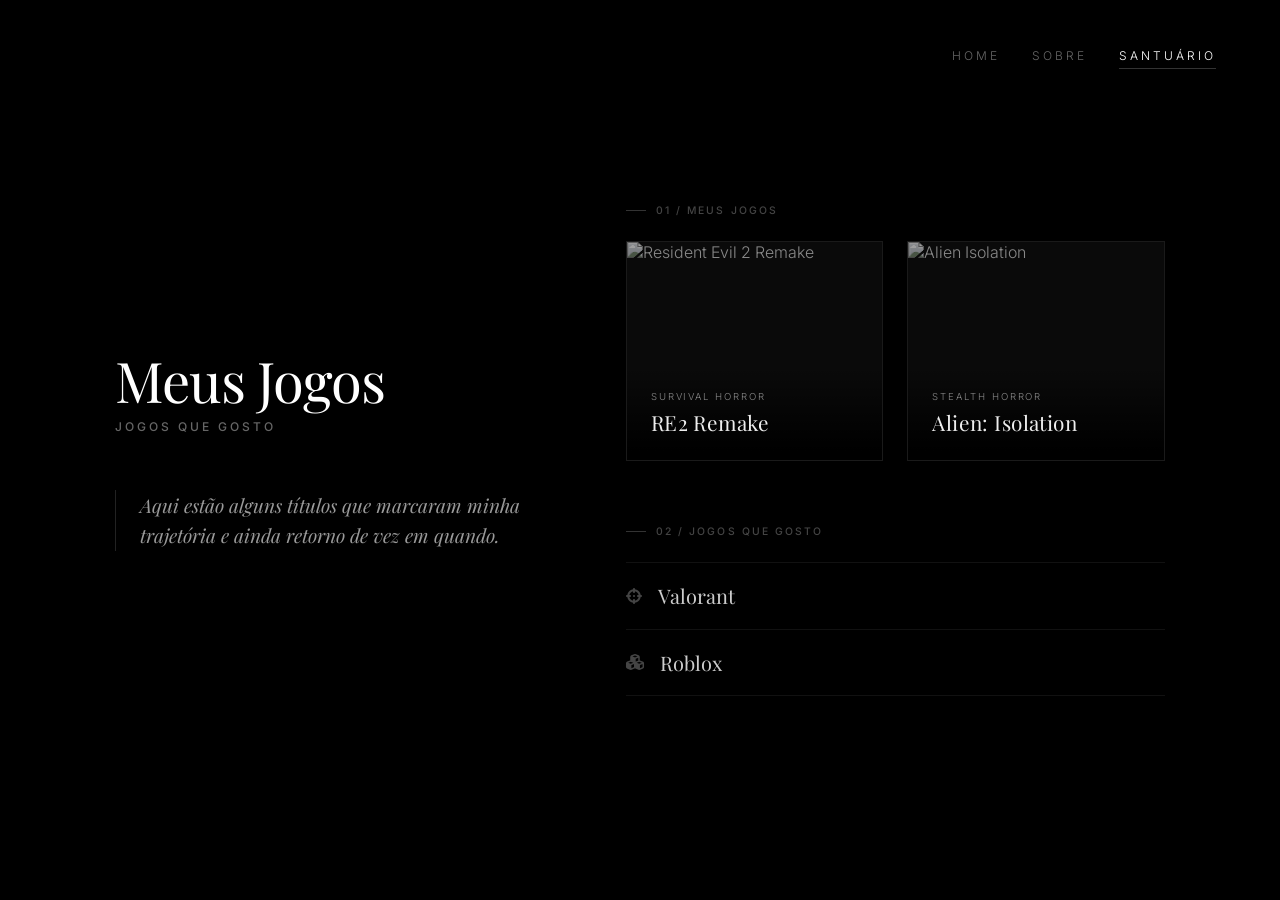
==== jogos.html @ 9ea1c096 "novas páginas" ====
<!DOCTYPE html>
<html lang="pt-BR">
<head>
    <meta charset="UTF-8">
    <meta name="viewport" content="width=device-width, initial-scale=1.0">
    <title>Santuário | Jogos</title>
    <link rel="stylesheet" href="https://cdnjs.cloudflare.com/ajax/libs/font-awesome/6.4.0/css/all.min.css"/>
    <link rel="stylesheet" href="style.css">
</head>
<body>
    <nav class="site-nav">
      <a href="index.html">Home</a>
      <a href="sobre.html">Sobre</a>
      <a href="jogos.html" class="active">Santuário</a>
    </nav>
    <main class="editorial-layout">
        
        <!-- PROFILE COLUMN -->
        <section class="profile-section">
            <div class="title-box">
                <h1>Meus Jogos</h1>
                <div class="roles">Jogos que gosto</div>
            </div>
            <blockquote class="impact-phrase">
                Aqui estão alguns títulos que marcaram minha trajetória e ainda retorno de vez em quando.
            </blockquote>
        </section>

        <!-- CONTENT COLUMN -->
        <section class="content-section">
            
            <!-- Area 1: Favorites -->
            <article>
                <div class="section-label">01 / Meus jogos</div>
                <div class="game-grid">
                    
                    <div class="game-card">
                        <img src="https://cdn.akamai.steamstatic.com/steam/apps/883710/header.jpg" alt="Resident Evil 2 Remake">
                        <div class="game-info">
                            <div class="game-type">Survival Horror</div>
                            <div class="game-title">RE2 Remake</div>
                        </div>
                    </div>

                    <div class="game-card">
                        <img src="https://cdn.akamai.steamstatic.com/steam/apps/214490/header.jpg" alt="Alien Isolation">
                        <div class="game-info">
                            <div class="game-type">Stealth Horror</div>
                            <div class="game-title">Alien: Isolation</div>
                        </div>
                    </div>

                </div>
            </article>

            <!-- Area 2: Recurring -->
            <article>
                <div class="section-label">02 / Jogos que gosto</div>
                <ul class="recurring-list">
                    <li>
                        <i class="fas fa-crosshairs"></i>
                        Valorant
                    </li>
                    <li>
                        <i class="fas fa-cubes"></i>
                        Roblox
                    </li>
                </ul>
            </article>

        </section>
    </main>
</body>
</html>
---- style.css ----
@import url('https://fonts.googleapis.com/css2?family=Inter:wght@300;400;500&family=Playfair+Display:ital,wght@0,400;0,600;1,400&display=swap');

* { margin: 0; padding: 0; box-sizing: border-box; }

body {
 background: #000;
 color: #e0e0e0;
 font-family: 'Inter', sans-serif;
 display: flex;
 justify-content: center;
 align-items: center;
 min-height: 100vh;
 padding: 4rem 2rem;
 font-weight: 300;
}

::selection {
 background: #333;
 color: #fff;
}

.editorial-layout {
 display: grid;
 grid-template-columns: 1fr 1.3fr;
 gap: 6rem;
 max-width: 1050px;
 width: 100%;
 align-items: center;
}

.profile-section {
 display: flex;
 flex-direction: column;
 gap: 1.5rem;
}

.avatar-wrapper {
 position: relative;
 width: 140px;
 height: 140px;
 margin-bottom: 1rem;
}

.avatar-wrapper img {
 width: 100%;
 height: 100%;
 border-radius: 50%;
 object-fit: cover;
 filter: grayscale(100%) contrast(1.2);
 border: 1px solid #1a1a1a;
 padding: 5px;
}

.title-box h1 {
 font-family: 'Playfair Display', serif;
 font-size: 3.5rem;
 line-height: 1.1;
 font-weight: 400;
 color: #fff;
 margin-bottom: 0.5rem;
 letter-spacing: -0.02em;
}

.title-box .roles {
 font-size: 0.75rem;
 text-transform: uppercase;
 color: #666;
 letter-spacing: 0.25em;
 font-weight: 500;
}

.impact-phrase {
 margin-top: 2rem;
 font-family: 'Playfair Display', serif;
 font-style: italic;
 font-size: 1.2rem;
 color: #999;
 line-height: 1.6;
 padding-left: 1.5rem;
 border-left: 1px solid #222;
}

.content-section {
 display: flex;
 flex-direction: column;
 gap: 4rem;
}

.section-label {
 font-size: 0.65rem;
 text-transform: uppercase;
 letter-spacing: 0.2em;
 color: #444;
 margin-bottom: 1.5rem;
 font-weight: 500;
 display: flex;
 align-items: center;
 gap: 10px;
}

.section-label::before {
 content: '';
 display: block;
 width: 20px;
 height: 1px;
 background: #333;
}

.tech-container {
 display: flex;
 gap: 2.5rem;
 flex-wrap: wrap;
}

.tech-item {
 display: flex;
 flex-direction: column;
 gap: 0.4rem;
 font-family: 'Playfair Display', serif;
 font-size: 1.15rem;
 color: #ccc;
}

.tech-item i {
 font-size: 1.3rem;
 color: #444;
 transition: color 0.4s ease, transform 0.4s ease;
}

.tech-item:hover i { color: #fff; transform: translateY(-3px); }

.phil-container {
 position: relative;
}

.phil-statement {
 font-family: 'Playfair Display', serif;
 font-style: italic;
 font-weight: 600;
 font-size: 2.5rem;
 color: #fff;
 line-height: 1.1;
 margin-bottom: 0.8rem;
 letter-spacing: -0.01em;
}

.phil-desc {
 font-size: 0.85rem;
 color: #777;
 line-height: 1.6;
 max-width: 90%;
}

.phil-desc span {
 color: #bbb;
 font-family: 'Playfair Display', serif;
 font-style: italic;
 font-size: 1.05rem;
}

.lifestyle-list {
 list-style: none;
 display: flex;
 flex-direction: column;
}

.lifestyle-list li {
 display: flex;
 align-items: baseline;
 padding: 1.2rem 0;
 border-bottom: 1px solid #111;
}

.lifestyle-list li:first-child { border-top: 1px solid #111; }

.li-num {
 font-size: 0.65rem;
 color: #555;
 width: 35px;
 font-weight: 500;
 letter-spacing: 0.1em;
}

.li-title {
 font-family: 'Playfair Display', serif;
 font-size: 1.2rem;
 color: #ddd;
}

.li-desc {
 margin-left: auto;
 font-size: 0.65rem;
 text-transform: uppercase;
 letter-spacing: 0.15em;
 color: #666;
}

/* Navigation */
.site-nav {
 position: absolute;
 top: 3rem;
 right: 4rem;
 display: flex;
 gap: 2rem;
 z-index: 100;
}

.site-nav a {
 color: #666;
 text-decoration: none;
 font-size: 0.75rem;
 text-transform: uppercase;
 letter-spacing: 0.25em;
 transition: color 0.3s ease;
 padding-bottom: 0.3rem;
 border-bottom: 1px solid transparent;
}

.site-nav a:hover, .site-nav a.active {
 color: #fff;
 border-color: #333;
}

/* Social Links */
.social-links {
 display: flex;
 gap: 1.2rem;
 margin-top: 1rem;
}

.social-links a {
 color: #555;
 font-size: 1.3rem;
 transition: color 0.3s ease, transform 0.3s ease;
}

.social-links a:hover {
 color: #fff;
 transform: translateY(-3px);
}

/* Games Section */
.game-grid {
 display: grid;
 grid-template-columns: 1fr 1fr;
 gap: 1.5rem;
}

.game-card {
 position: relative;
 height: 220px;
 overflow: hidden;
 border: 1px solid #1a1a1a;
 background: #0a0a0a;
 display: flex;
 align-items: flex-end;
}

.game-card img {
 position: absolute;
 top: 0;
 left: 0;
 width: 100%;
 height: 100%;
 object-fit: cover;
 filter: grayscale(80%) brightness(0.6) contrast(1.2);
 transition: filter 0.6s ease, transform 0.6s ease;
}

.game-card:hover img {
 filter: grayscale(10%) brightness(0.8) contrast(1.1);
 transform: scale(1.05);
}

.game-info {
 position: relative;
 z-index: 1;
 padding: 1.5rem;
 width: 100%;
 background: linear-gradient(to top, black 10%, transparent);
}

.game-type {
 font-size: 0.6rem;
 text-transform: uppercase;
 letter-spacing: 0.2em;
 color: #888;
 margin-bottom: 0.4rem;
}

.game-title {
 font-family: 'Playfair Display', serif;
 font-size: 1.3rem;
 color: #eee;
 letter-spacing: 0.02em;
}

/* Recurring Games list */
.recurring-list {
 list-style: none;
 display: flex;
 flex-direction: column;
}

.recurring-list li {
 display: flex;
 align-items: center;
 gap: 1rem;
 padding: 1.2rem 0;
 border-bottom: 1px solid #111;
 font-family: 'Playfair Display', serif;
 font-size: 1.25rem;
 color: #ccc;
}

.recurring-list li:first-child { border-top: 1px solid #111; }

.recurring-list li i {
 color: #444;
 font-size: 1rem;
}

/* About Section */
.about-text {
 font-size: 1.05rem;
 line-height: 1.9;
 color: #999;
 font-family: 'Playfair Display', serif;
}

.about-text p {
 margin-bottom: 1.5rem;
}

.about-text .highlight {
 color: #fff;
 font-style: italic;
}

@media (max-width: 900px) {
 .editorial-layout { grid-template-columns: 1fr; gap: 4rem; }
 .title-box h1 { font-size: 2.8rem; }
 .lifestyle-list li { flex-wrap: wrap; gap: 0.5rem; padding: 1rem 0; }
 .li-desc { margin-left: 35px; width: 100%; }
 .site-nav {
   top: 1.5rem;
   right: 50%;
   transform: translateX(50%);
   width: 100%;
   justify-content: center;
   gap: 1.5rem;
 }
 .game-grid { grid-template-columns: 1fr; }
}
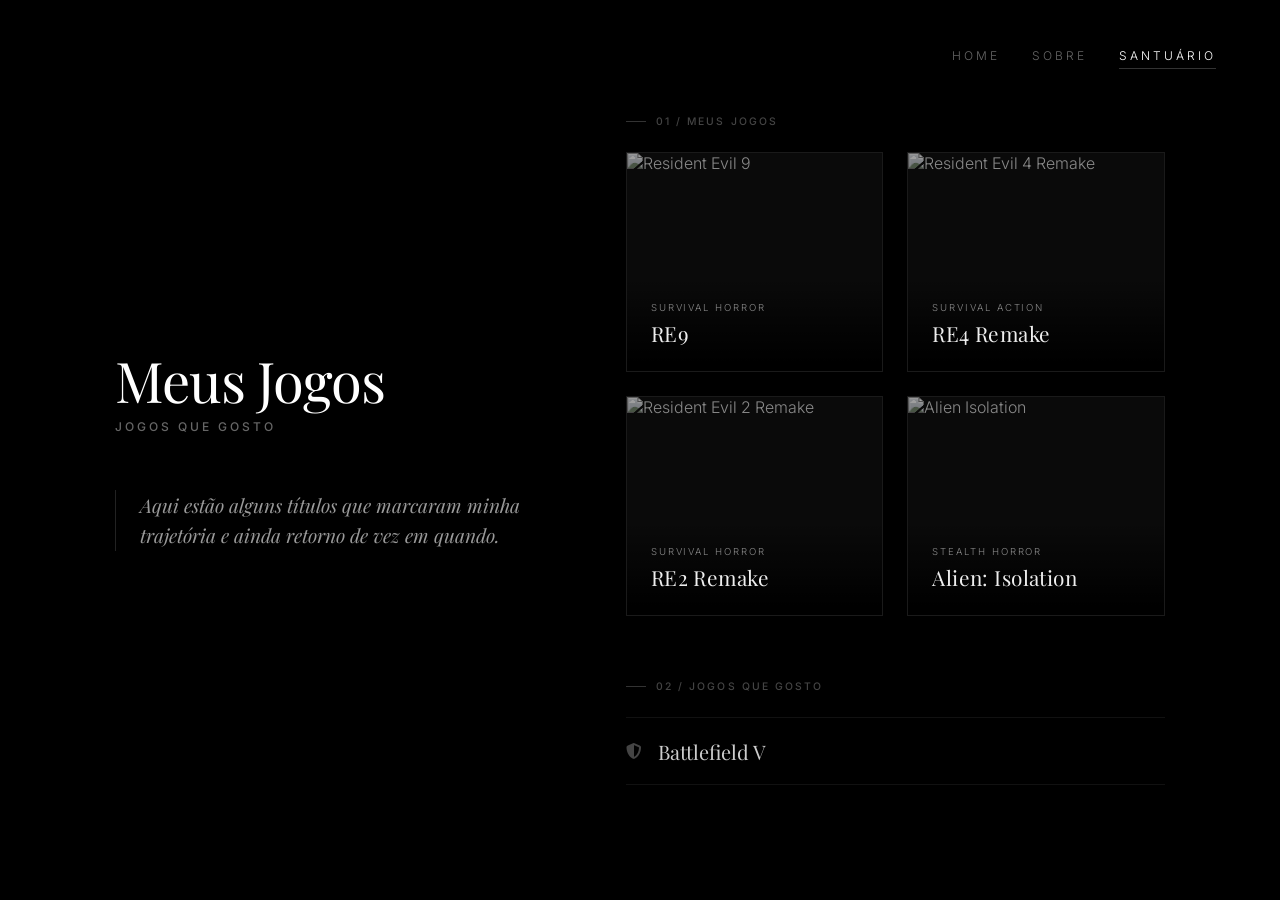
==== commit afc4dfc2: "Add files via upload" ====
--- a/jogos.html
+++ b/jogos.html
@@ -34,6 +34,22 @@
                 <div class="section-label">01 / Meus jogos</div>
                 <div class="game-grid">
                     
+                    <div class="game-card featured">
+                        <img src="https://via.placeholder.com/640x360/111111/ffffff?text=RE9" alt="Resident Evil 9">
+                        <div class="game-info">
+                            <div class="game-type">Survival Horror</div>
+                            <div class="game-title">RE9</div>
+                        </div>
+                    </div>
+
+                    <div class="game-card featured">
+                        <img src="https://cdn.akamai.steamstatic.com/steam/apps/2050650/header.jpg" alt="Resident Evil 4 Remake">
+                        <div class="game-info">
+                            <div class="game-type">Survival Action</div>
+                            <div class="game-title">RE4 Remake</div>
+                        </div>
+                    </div>
+
                     <div class="game-card">
                         <img src="https://cdn.akamai.steamstatic.com/steam/apps/883710/header.jpg" alt="Resident Evil 2 Remake">
                         <div class="game-info">
@@ -58,12 +74,8 @@
                 <div class="section-label">02 / Jogos que gosto</div>
                 <ul class="recurring-list">
                     <li>
-                        <i class="fas fa-crosshairs"></i>
-                        Valorant
-                    </li>
-                    <li>
-                        <i class="fas fa-cubes"></i>
-                        Roblox
+                        <i class="fas fa-shield-alt"></i>
+                        Battlefield V
                     </li>
                 </ul>
             </article>
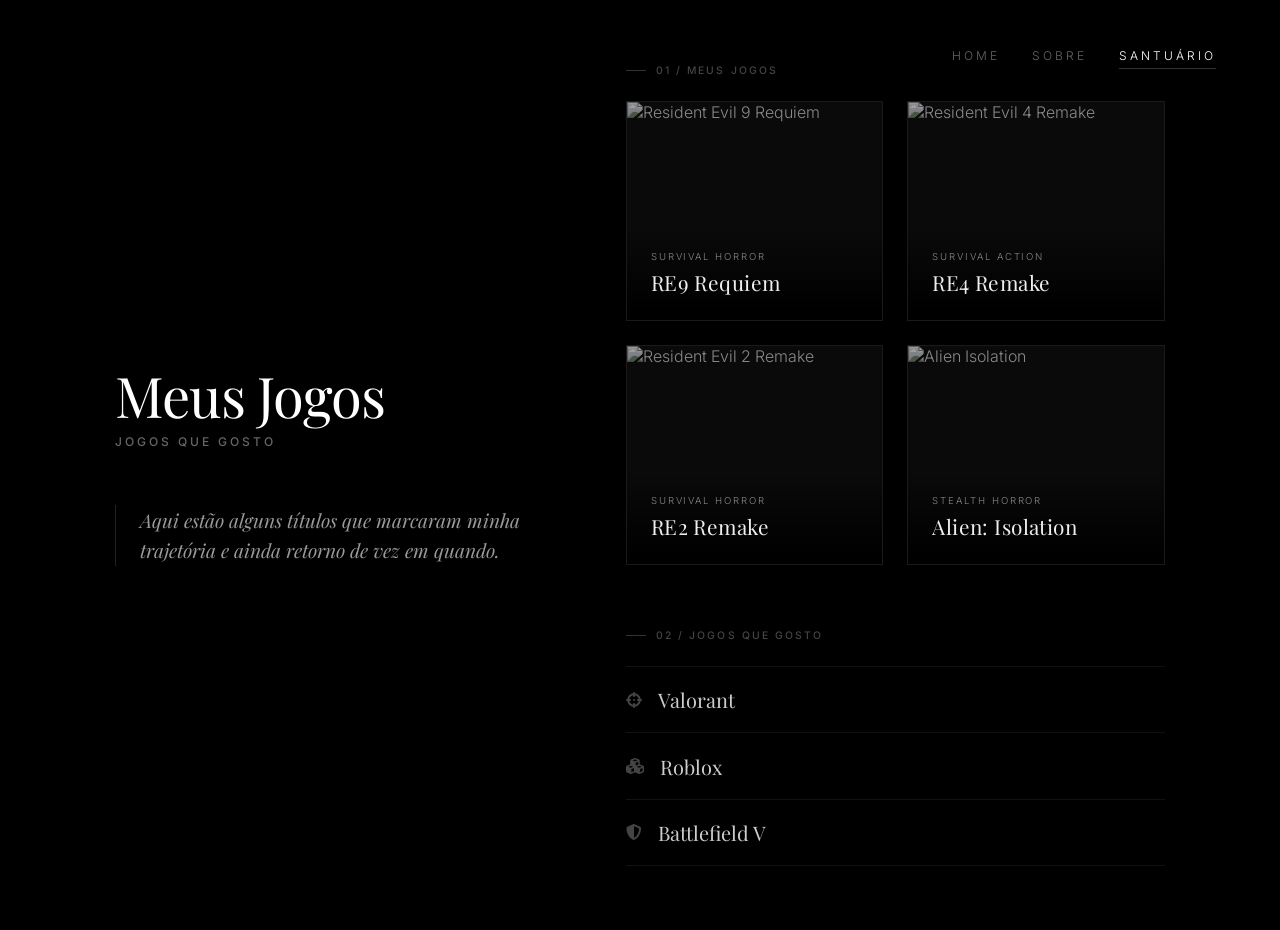
==== commit ba3cd843: "correção" ====
--- a/jogos.html
+++ b/jogos.html
@@ -35,10 +35,10 @@
                 <div class="game-grid">
                     
                     <div class="game-card featured">
-                        <img src="https://via.placeholder.com/640x360/111111/ffffff?text=RE9" alt="Resident Evil 9">
+                        <img src="https://tse1.mm.bing.net/th/id/OIP.dxKnRVHDOYiH7t77SO9rSgEsCo?pid=Api" alt="Resident Evil 9 Requiem">
                         <div class="game-info">
                             <div class="game-type">Survival Horror</div>
-                            <div class="game-title">RE9</div>
+                            <div class="game-title">RE9 Requiem</div>
                         </div>
                     </div>
 
@@ -74,6 +74,14 @@
                 <div class="section-label">02 / Jogos que gosto</div>
                 <ul class="recurring-list">
                     <li>
+                        <i class="fas fa-crosshairs"></i>
+                        Valorant
+                    </li>
+                    <li>
+                        <i class="fas fa-cubes"></i>
+                        Roblox
+                    </li>
+                    <li>
                         <i class="fas fa-shield-alt"></i>
                         Battlefield V
                     </li>
